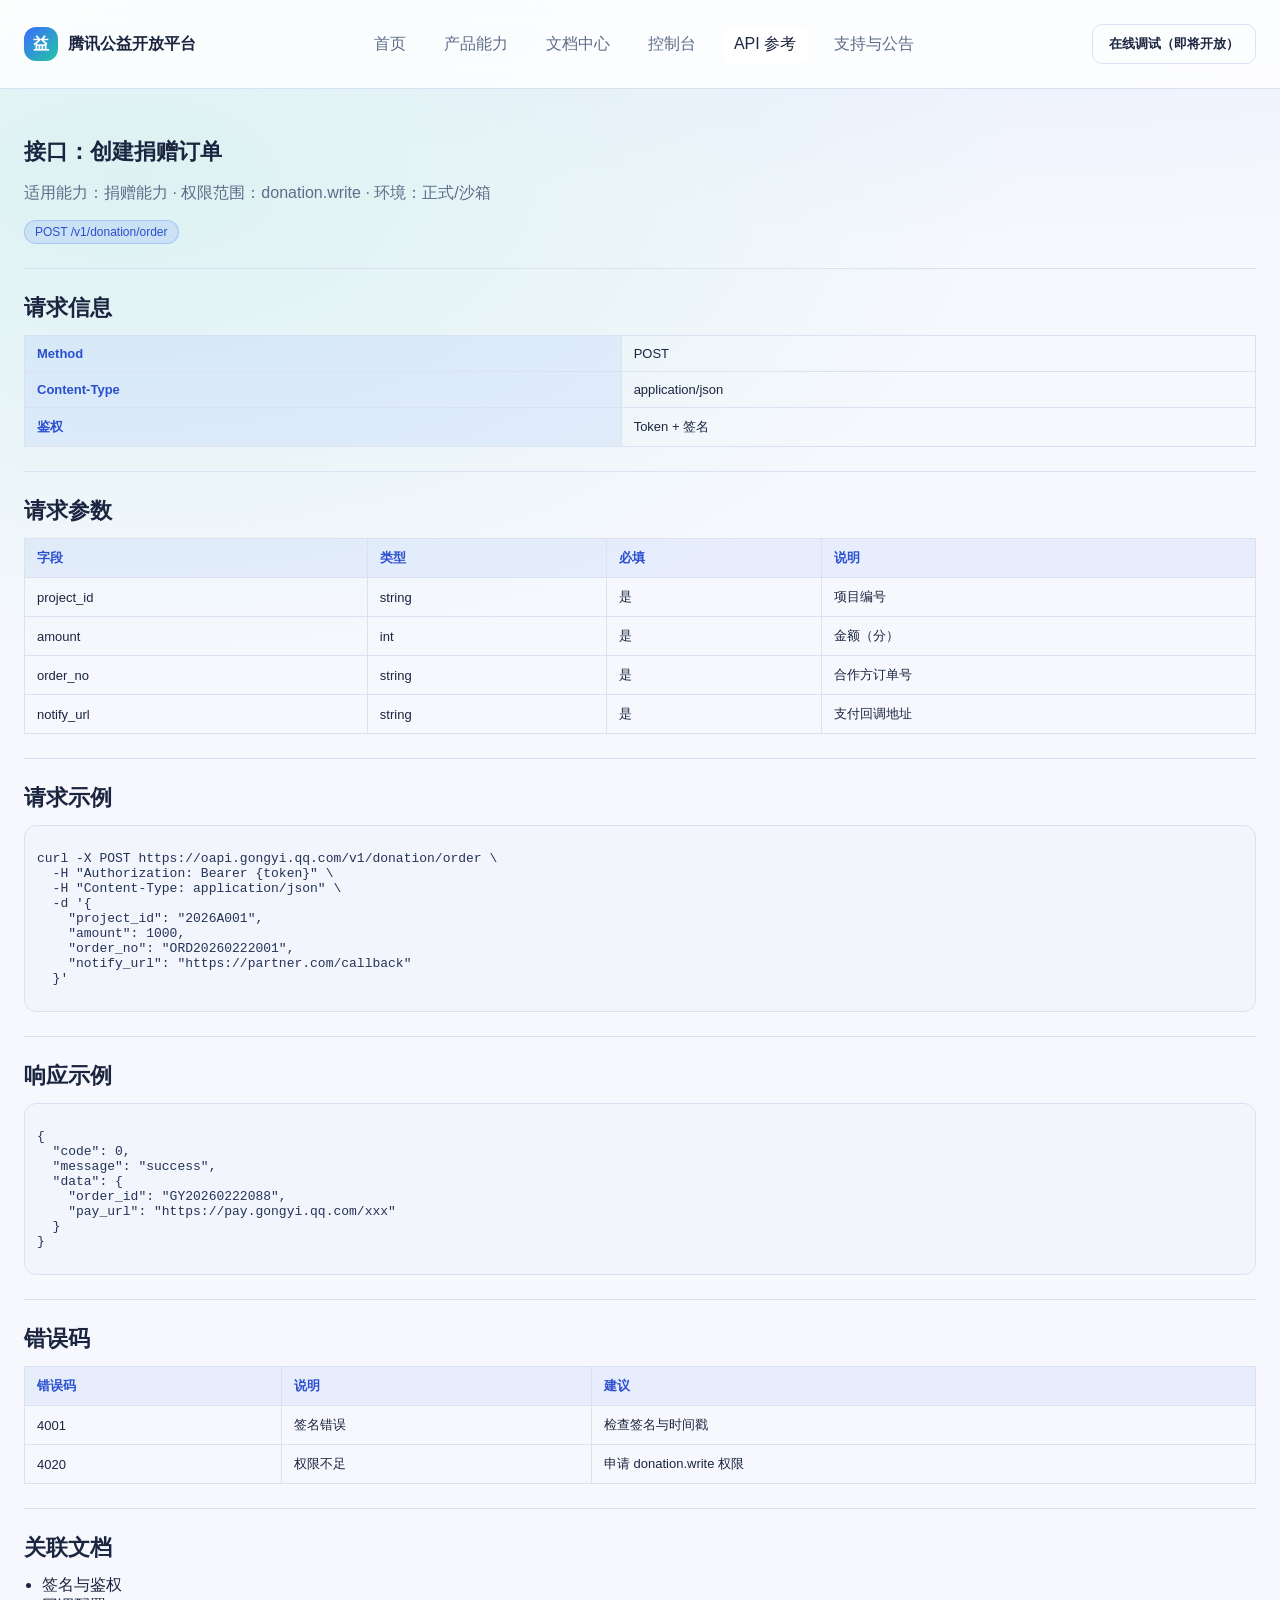
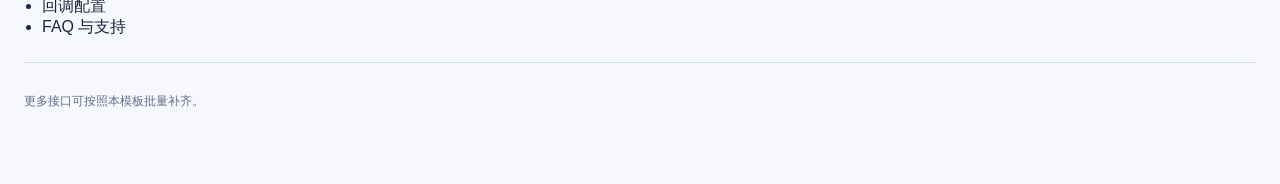
==== 生成的html/api.html @ c493babe "Add open platform demo html" ====
<!DOCTYPE html>
<html lang="zh-CN">
<head>
  <meta charset="UTF-8" />
  <meta name="viewport" content="width=device-width, initial-scale=1" />
  <title>API 参考 · 腾讯公益开放平台</title>
  <link rel="stylesheet" href="./open_platform.css" />
</head>
<body data-page="api">
  <header>
    <div class="container header-inner">
      <div class="logo">
        <div class="logo-badge">益</div>
        腾讯公益开放平台
      </div>
      <nav class="nav">
        <a data-page="home" href="./index.html">首页</a>
        <a data-page="capabilities" href="./capabilities.html">产品能力</a>
        <a data-page="docs" href="./docs.html">文档中心</a>
        <a data-page="console" href="./console.html">控制台</a>
        <a data-page="api" href="./api.html">API 参考</a>
        <a data-page="support" href="./support.html">支持与公告</a>
      </nav>
      <button class="btn secondary">在线调试（即将开放）</button>
    </div>
  </header>

  <main class="container">
    <section class="section">
      <h2>接口：创建捐赠订单</h2>
      <p class="muted">适用能力：捐赠能力 · 权限范围：donation.write · 环境：正式/沙箱</p>
      <div class="badge">POST /v1/donation/order</div>
    </section>

    <section class="section">
      <h2>请求信息</h2>
      <table class="table">
        <tbody>
          <tr><th>Method</th><td>POST</td></tr>
          <tr><th>Content-Type</th><td>application/json</td></tr>
          <tr><th>鉴权</th><td>Token + 签名</td></tr>
        </tbody>
      </table>
    </section>

    <section class="section">
      <h2>请求参数</h2>
      <table class="table">
        <thead>
          <tr><th>字段</th><th>类型</th><th>必填</th><th>说明</th></tr>
        </thead>
        <tbody>
          <tr><td>project_id</td><td>string</td><td>是</td><td>项目编号</td></tr>
          <tr><td>amount</td><td>int</td><td>是</td><td>金额（分）</td></tr>
          <tr><td>order_no</td><td>string</td><td>是</td><td>合作方订单号</td></tr>
          <tr><td>notify_url</td><td>string</td><td>是</td><td>支付回调地址</td></tr>
        </tbody>
      </table>
    </section>

    <section class="section">
      <h2>请求示例</h2>
      <div class="code">
<pre><code>curl -X POST https://oapi.gongyi.qq.com/v1/donation/order \
  -H "Authorization: Bearer {token}" \
  -H "Content-Type: application/json" \
  -d '{
    "project_id": "2026A001",
    "amount": 1000,
    "order_no": "ORD20260222001",
    "notify_url": "https://partner.com/callback"
  }'</code></pre>
      </div>
    </section>

    <section class="section">
      <h2>响应示例</h2>
      <div class="code">
<pre><code>{
  "code": 0,
  "message": "success",
  "data": {
    "order_id": "GY20260222088",
    "pay_url": "https://pay.gongyi.qq.com/xxx"
  }
}</code></pre>
      </div>
    </section>

    <section class="section">
      <h2>错误码</h2>
      <table class="table">
        <thead>
          <tr><th>错误码</th><th>说明</th><th>建议</th></tr>
        </thead>
        <tbody>
          <tr><td>4001</td><td>签名错误</td><td>检查签名与时间戳</td></tr>
          <tr><td>4020</td><td>权限不足</td><td>申请 donation.write 权限</td></tr>
        </tbody>
      </table>
    </section>

    <section class="section">
      <h2>关联文档</h2>
      <ul class="list">
        <li><a href="./docs.html#auth">签名与鉴权</a></li>
        <li><a href="./docs.html#callback">回调配置</a></li>
        <li><a href="./support.html">FAQ 与支持</a></li>
      </ul>
    </section>

    <footer>
      更多接口可按照本模板批量补齐。
    </footer>
  </main>
  <script src="./open_platform.js"></script>
</body>
</html>
---- 生成的html/open_platform.css ----
:root {
  --bg: #f6f8fd;
  --panel: #ffffff;
  --panel-soft: #f1f4fb;
  --text: #1b2540;
  --muted: #5f6c8a;
  --brand: #3b6cff;
  --brand-2: #23c6a4;
  --warning: #ff9f1a;
  --border: #d9e1f2;
  --shadow: 0 12px 30px rgba(36, 56, 99, 0.12);
}
* { box-sizing: border-box; }
body {
  margin: 0;
  font-family: "Inter", "PingFang SC", "Microsoft YaHei", sans-serif;
  background: radial-gradient(1200px 600px at 80% -20%, rgba(59, 108, 255, 0.14), transparent),
              radial-gradient(900px 500px at 10% 10%, rgba(35, 198, 164, 0.12), transparent),
              var(--bg);
  color: var(--text);
}
a { color: inherit; text-decoration: none; }
.container { max-width: 1280px; margin: 0 auto; padding: 24px; }
header {
  position: sticky; top: 0; z-index: 100;
  backdrop-filter: blur(12px);
  background: rgba(255, 255, 255, 0.82);
  border-bottom: 1px solid var(--border);
}
.header-inner { display: flex; align-items: center; justify-content: space-between; gap: 16px; }
.logo { display: flex; align-items: center; gap: 10px; font-weight: 700; }
.logo-badge {
  width: 34px; height: 34px; border-radius: 12px;
  background: linear-gradient(135deg, var(--brand), var(--brand-2));
  display: grid; place-items: center; color: #ffffff; font-weight: 800;
}
.nav { display: flex; align-items: center; gap: 14px; flex-wrap: wrap; }
.nav a {
  padding: 8px 12px; border-radius: 10px; color: var(--muted);
  transition: all 0.2s ease;
}
.nav a.active, .nav a:hover { background: var(--panel); color: var(--text); }
.btn {
  padding: 10px 16px; border-radius: 10px; border: 1px solid transparent;
  background: linear-gradient(135deg, var(--brand), #6f8dff);
  color: #ffffff; font-weight: 600; cursor: pointer;
}
.btn.secondary { background: transparent; border: 1px solid var(--border); color: var(--text); }
.hero { display: grid; grid-template-columns: 1.2fr 0.8fr; gap: 24px; align-items: center; padding: 32px 0 12px; }
.hero-card { background: var(--panel); border: 1px solid var(--border); border-radius: 16px; padding: 20px; box-shadow: var(--shadow); }
.hero h1 { font-size: 32px; margin: 12px 0; line-height: 1.2; }
.subtitle { color: var(--muted); line-height: 1.6; }
.grid { display: grid; gap: 18px; }
.grid-2 { grid-template-columns: repeat(2, minmax(0, 1fr)); }
.grid-3 { grid-template-columns: repeat(3, minmax(0, 1fr)); }
.card { background: var(--panel); border: 1px solid var(--border); border-radius: 16px; padding: 18px; box-shadow: var(--shadow); }
.card h3 { margin: 8px 0 10px; font-size: 18px; }
.badge { display: inline-flex; align-items: center; gap: 6px; padding: 4px 10px; border-radius: 999px; background: rgba(59, 108, 255, 0.12); border: 1px solid rgba(59, 108, 255, 0.25); font-size: 12px; color: #2b4fcf; }
.tag { display: inline-flex; align-items: center; padding: 2px 8px; border-radius: 999px; font-size: 12px; background: rgba(255, 159, 26, 0.12); color: #a95f00; border: 1px solid rgba(255, 159, 26, 0.35); }
.section { padding: 24px 0; border-bottom: 1px solid var(--border); }
.section h2 { margin: 0 0 12px; font-size: 22px; }
.muted { color: var(--muted); }
.list { margin: 0; padding-left: 18px; }
.kpi { display: flex; align-items: center; gap: 10px; font-size: 14px; color: var(--muted); }
.table { width: 100%; border-collapse: collapse; font-size: 13px; margin-top: 10px; }
.table th, .table td { border: 1px solid var(--border); padding: 10px 12px; text-align: left; }
.table th { background: rgba(59, 108, 255, 0.08); color: #2b4fcf; }
.code { background: #f2f5fc; border: 1px solid var(--border); border-radius: 12px; padding: 12px; color: #243357; overflow-x: auto; font-size: 13px; }
.layout { display: grid; grid-template-columns: 260px 1fr; gap: 20px; }
.sidebar { background: rgba(255, 255, 255, 0.88); border: 1px solid var(--border); border-radius: 14px; padding: 14px; height: fit-content; position: sticky; top: 92px; }
.sidebar h4 { margin: 0 0 8px; font-size: 14px; color: #2b4fcf; }
.sidebar a { display: block; padding: 6px 0; color: var(--muted); font-size: 13px; }
.sidebar a:hover { color: var(--text); }
.input { background: var(--panel-soft); border: 1px solid var(--border); border-radius: 10px; padding: 10px 12px; color: var(--text); width: 100%; }
.faq-item { border: 1px solid var(--border); border-radius: 12px; margin-bottom: 12px; background: var(--panel); }
.faq-item button { width: 100%; background: transparent; border: none; color: var(--text); text-align: left; padding: 14px; font-weight: 600; cursor: pointer; }
.faq-item .answer { padding: 0 14px 14px; color: var(--muted); display: none; }
.faq-item.open .answer { display: block; }
footer { color: var(--muted); font-size: 12px; padding: 30px 0 50px; }
@media (max-width: 1100px) {
  .hero { grid-template-columns: 1fr; }
  .grid-2, .grid-3 { grid-template-columns: 1fr; }
  .layout { grid-template-columns: 1fr; }
  .sidebar { position: relative; top: 0; }
}
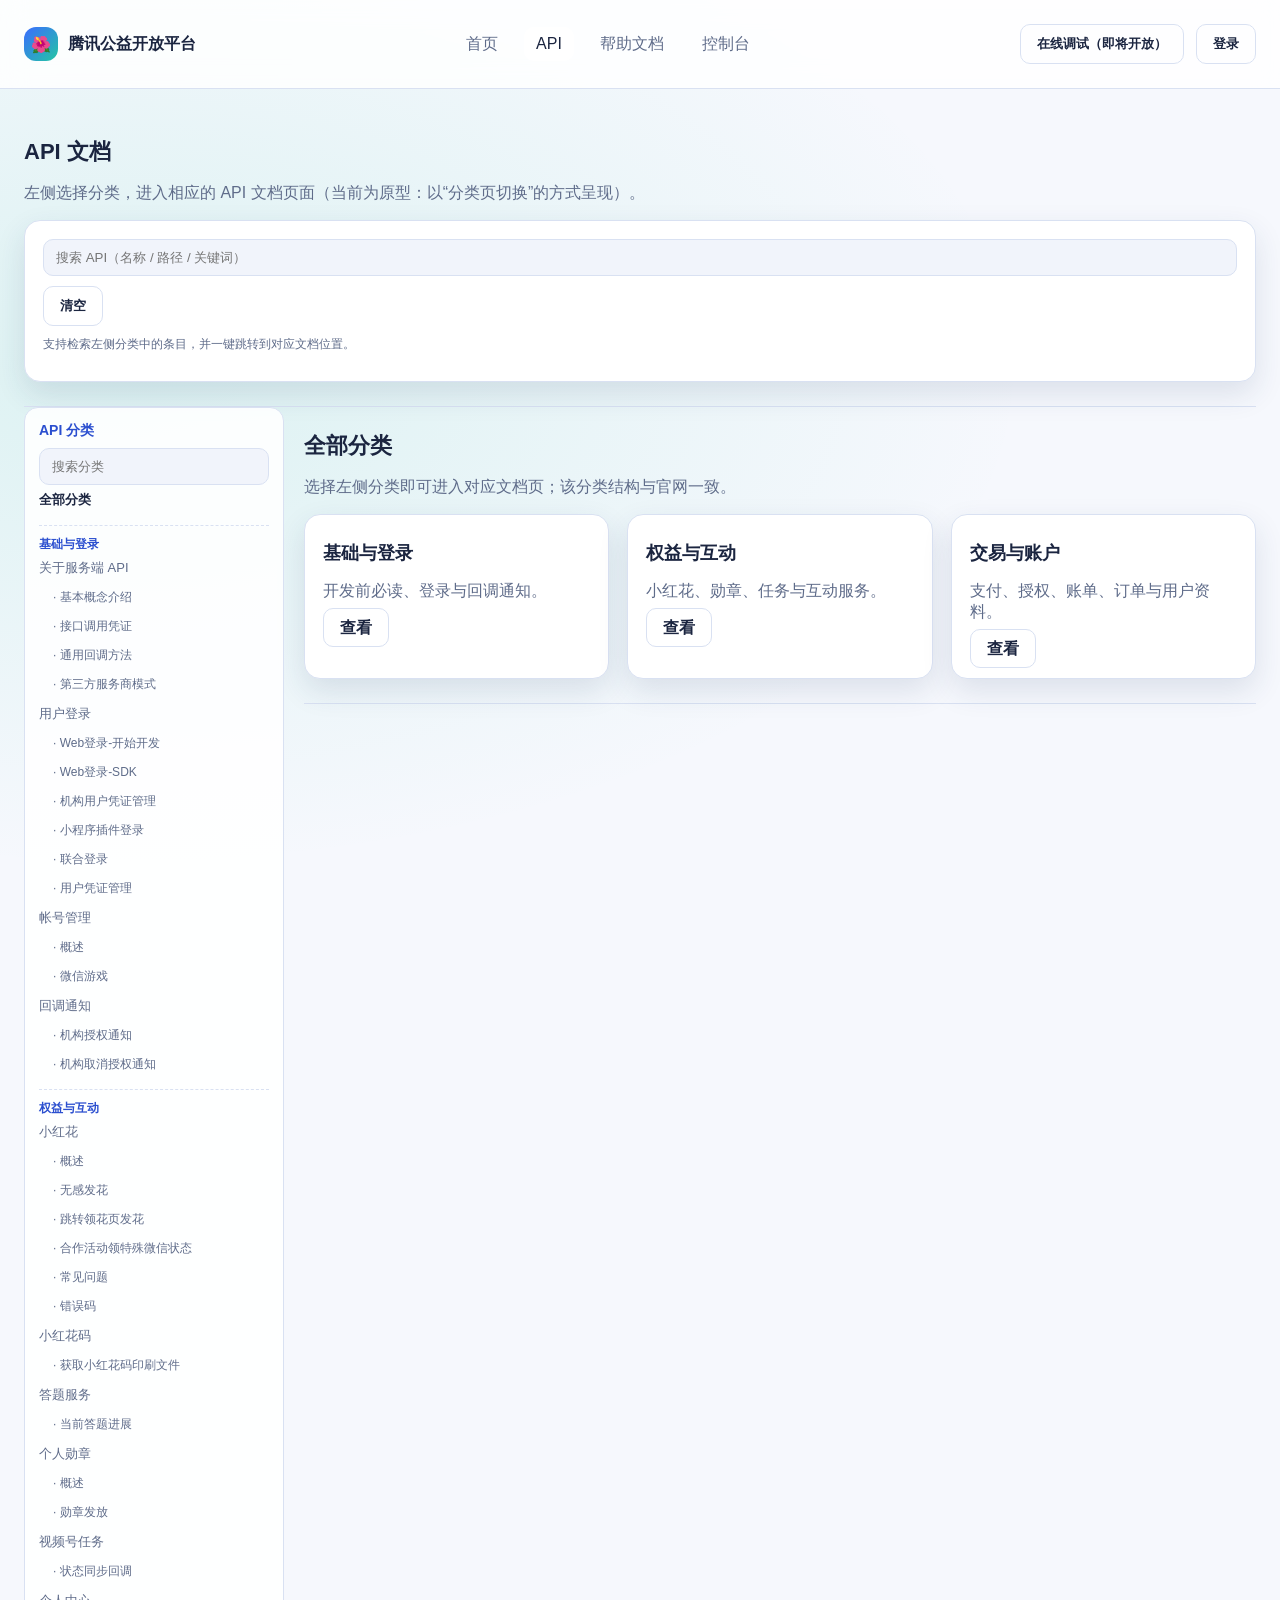
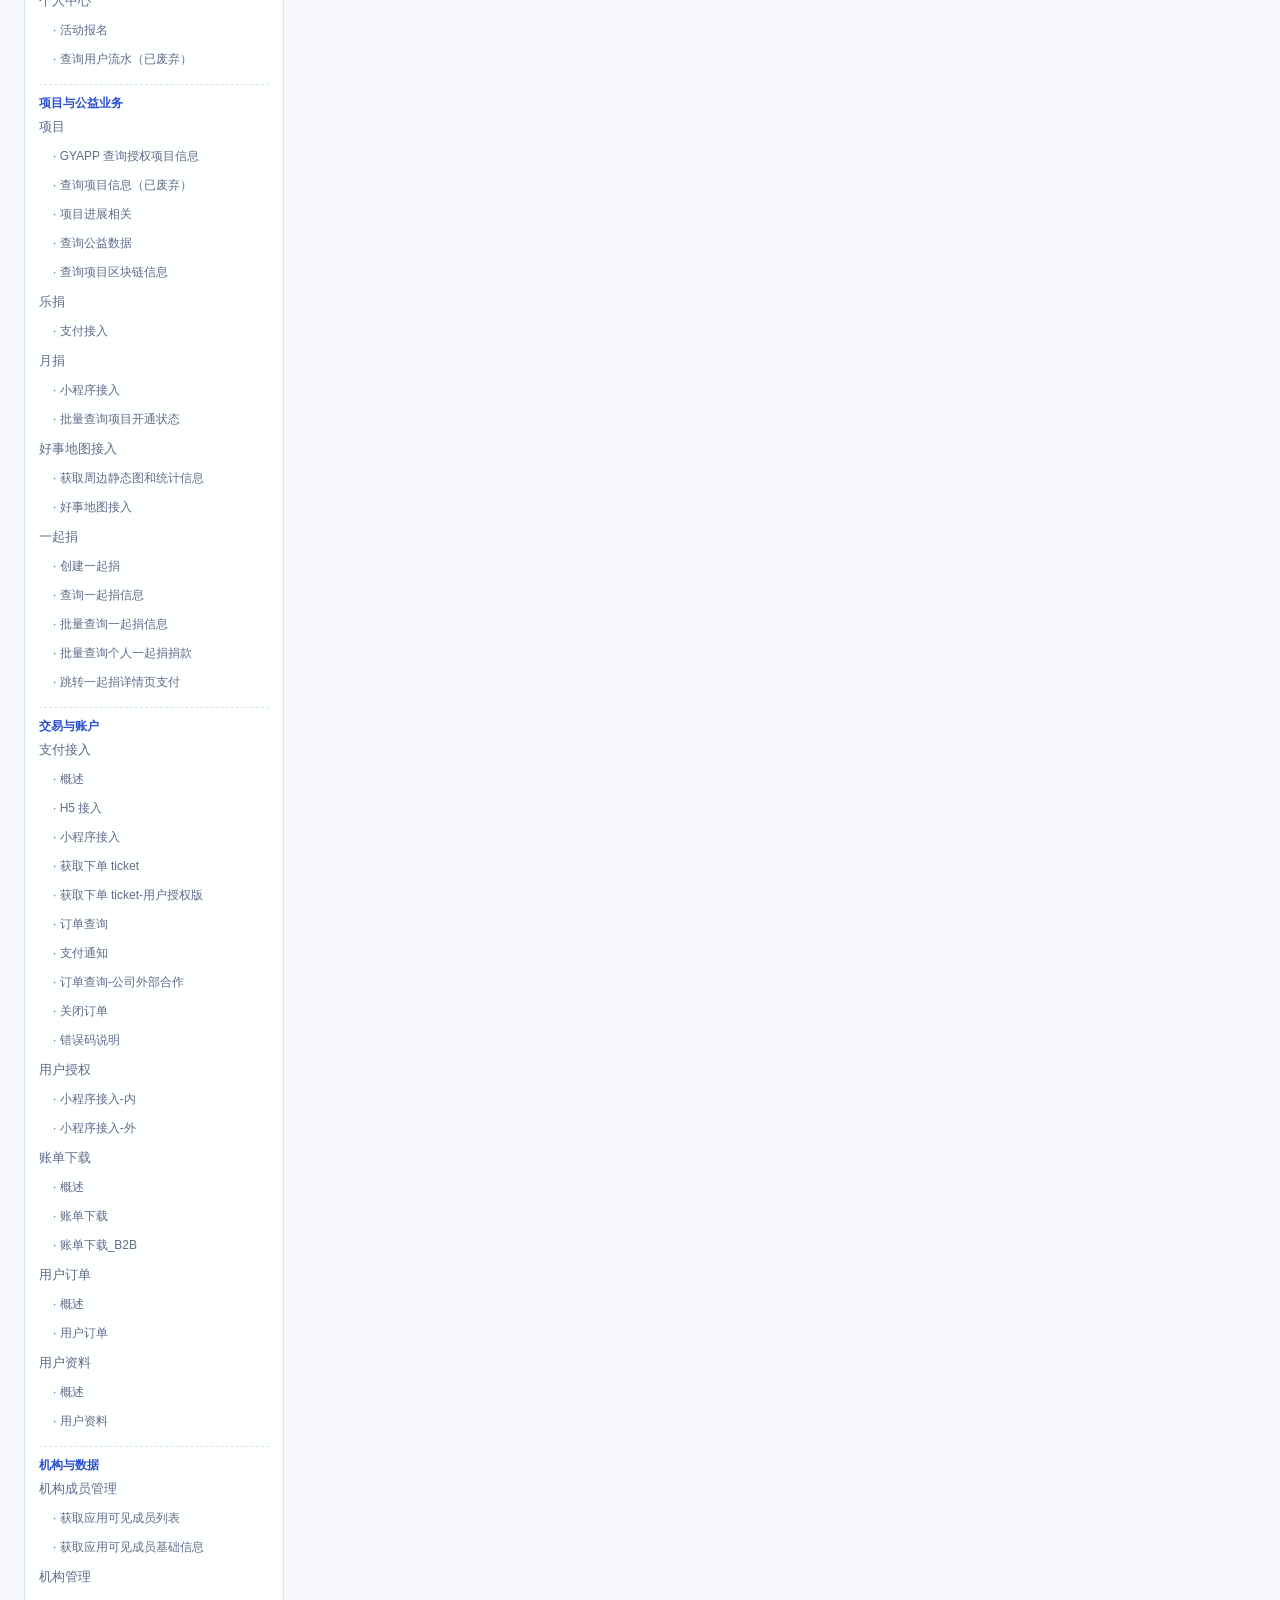
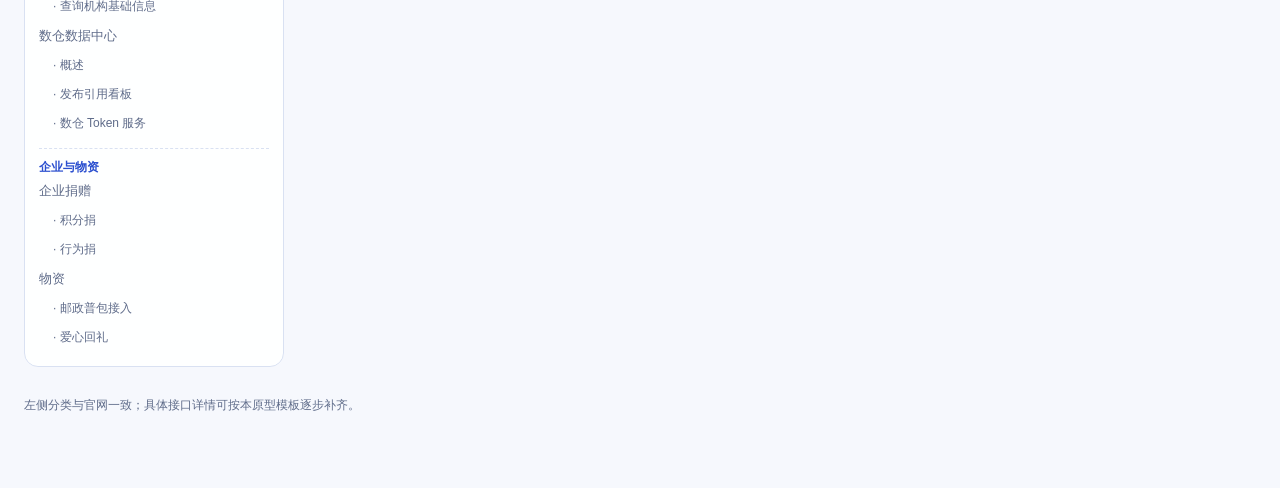
==== commit 2d71e17a: "update generated html" ====
--- a/生成的html/api.html
+++ b/生成的html/api.html
@@ -10,57 +10,406 @@
   <header>
     <div class="container header-inner">
       <div class="logo">
-        <div class="logo-badge">益</div>
+        <div class="logo-badge">🌺</div>
         腾讯公益开放平台
       </div>
       <nav class="nav">
         <a data-page="home" href="./index.html">首页</a>
-        <a data-page="capabilities" href="./capabilities.html">产品能力</a>
-        <a data-page="docs" href="./docs.html">文档中心</a>
+        <a data-page="api" href="./api.html">API</a>
+        <a data-page="docs" href="./docs.html">帮助文档</a>
         <a data-page="console" href="./console.html">控制台</a>
-        <a data-page="api" href="./api.html">API 参考</a>
-        <a data-page="support" href="./support.html">支持与公告</a>
+        <a data-page="admin" href="./admin.html" data-admin-only>管理中心</a>
       </nav>
-      <button class="btn secondary">在线调试（即将开放）</button>
+      <div class="header-actions">
+        <button class="btn secondary" type="button">在线调试（即将开放）</button>
+        <div class="account">
+          <button class="btn secondary" type="button" data-account-login>登录</button>
+          <a class="avatar" href="./account.html" data-account-avatar title="账号管理">
+            <span class="avatar-circle">👤</span>
+          </a>
+        </div>
+      </div>
     </div>
   </header>
 
   <main class="container">
     <section class="section">
-      <h2>接口：创建捐赠订单</h2>
-      <p class="muted">适用能力：捐赠能力 · 权限范围：donation.write · 环境：正式/沙箱</p>
-      <div class="badge">POST /v1/donation/order</div>
+      <h2>API 文档</h2>
+      <p class="muted">左侧选择分类，进入相应的 API 文档页面（当前为原型：以“分类页切换”的方式呈现）。</p>
+
+      <div class="card" style="margin-top: 12px;">
+        <div style="display:flex; gap:10px; flex-wrap:wrap; align-items:center;">
+          <input class="input" placeholder="搜索 API（名称 / 路径 / 关键词）" data-api-search />
+          <button class="btn secondary" type="button" data-api-search-clear>清空</button>
+        </div>
+        <div class="muted" style="margin-top: 10px; font-size: 12px;">支持检索左侧分类中的条目，并一键跳转到对应文档位置。</div>
+        <div class="search-results" data-api-search-results style="margin-top: 10px;"></div>
+      </div>
     </section>
 
-    <section class="section">
-      <h2>请求信息</h2>
-      <table class="table">
-        <tbody>
-          <tr><th>Method</th><td>POST</td></tr>
-          <tr><th>Content-Type</th><td>application/json</td></tr>
-          <tr><th>鉴权</th><td>Token + 签名</td></tr>
-        </tbody>
-      </table>
-    </section>
-
-    <section class="section">
-      <h2>请求参数</h2>
-      <table class="table">
-        <thead>
-          <tr><th>字段</th><th>类型</th><th>必填</th><th>说明</th></tr>
-        </thead>
-        <tbody>
-          <tr><td>project_id</td><td>string</td><td>是</td><td>项目编号</td></tr>
-          <tr><td>amount</td><td>int</td><td>是</td><td>金额（分）</td></tr>
-          <tr><td>order_no</td><td>string</td><td>是</td><td>合作方订单号</td></tr>
-          <tr><td>notify_url</td><td>string</td><td>是</td><td>支付回调地址</td></tr>
-        </tbody>
-      </table>
-    </section>
-
-    <section class="section">
-      <h2>请求示例</h2>
-      <div class="code">
+    <div class="layout">
+      <aside class="sidebar" data-api-nav>
+        <h4>API 分类</h4>
+        <input class="input" placeholder="搜索分类" data-api-filter />
+
+        <a href="#api-all" data-api-link>全部分类</a>
+
+        <div class="sidebar-group">
+          <div class="sidebar-group-title">基础与登录</div>
+          <a href="#api-about" data-api-link>关于服务端 API</a>
+          <a class="sub-link" href="#api-about-concept" data-api-link>· 基本概念介绍</a>
+          <a class="sub-link" href="#api-about-credential" data-api-link>· 接口调用凭证</a>
+          <a class="sub-link" href="#api-about-callback" data-api-link>· 通用回调方法</a>
+          <a class="sub-link" href="#api-about-service" data-api-link>· 第三方服务商模式</a>
+
+          <a href="#api-login" data-api-link>用户登录</a>
+          <a class="sub-link" href="#api-login-web-start" data-api-link>· Web登录-开始开发</a>
+          <a class="sub-link" href="#api-login-web-sdk" data-api-link>· Web登录-SDK</a>
+          <a class="sub-link" href="#api-login-web-credential" data-api-link>· 机构用户凭证管理</a>
+          <a class="sub-link" href="#api-login-mini" data-api-link>· 小程序插件登录</a>
+          <a class="sub-link" href="#api-login-union" data-api-link>· 联合登录</a>
+          <a class="sub-link" href="#api-login-token" data-api-link>· 用户凭证管理</a>
+
+          <a href="#api-account" data-api-link>帐号管理</a>
+          <a class="sub-link" href="#api-account-overview" data-api-link>· 概述</a>
+          <a class="sub-link" href="#api-account-game" data-api-link>· 微信游戏</a>
+
+          <a href="#api-callback" data-api-link>回调通知</a>
+          <a class="sub-link" href="#api-callback-org-auth" data-api-link>· 机构授权通知</a>
+          <a class="sub-link" href="#api-callback-org-cancel" data-api-link>· 机构取消授权通知</a>
+        </div>
+
+        <div class="sidebar-group">
+          <div class="sidebar-group-title">权益与互动</div>
+          <a href="#api-redflower" data-api-link>小红花</a>
+          <a class="sub-link" href="#api-redflower-overview" data-api-link>· 概述</a>
+          <a class="sub-link" href="#api-redflower-auto" data-api-link>· 无感发花</a>
+          <a class="sub-link" href="#api-redflower-jump" data-api-link>· 跳转领花页发花</a>
+          <a class="sub-link" href="#api-redflower-status" data-api-link>· 合作活动领特殊微信状态</a>
+          <a class="sub-link" href="#api-redflower-faq" data-api-link>· 常见问题</a>
+          <a class="sub-link" href="#api-redflower-error" data-api-link>· 错误码</a>
+
+          <a href="#api-redflower-code" data-api-link>小红花码</a>
+          <a class="sub-link" href="#api-redflower-code-print" data-api-link>· 获取小红花码印刷文件</a>
+
+          <a href="#api-quiz" data-api-link>答题服务</a>
+          <a class="sub-link" href="#api-quiz-progress" data-api-link>· 当前答题进展</a>
+
+          <a href="#api-medal" data-api-link>个人勋章</a>
+          <a class="sub-link" href="#api-medal-overview" data-api-link>· 概述</a>
+          <a class="sub-link" href="#api-medal-grant" data-api-link>· 勋章发放</a>
+
+          <a href="#api-video" data-api-link>视频号任务</a>
+          <a class="sub-link" href="#api-video-callback" data-api-link>· 状态同步回调</a>
+
+          <a href="#api-me" data-api-link>个人中心</a>
+          <a class="sub-link" href="#api-me-activity" data-api-link>· 活动报名</a>
+          <a class="sub-link" href="#api-me-flow" data-api-link>· 查询用户流水（已废弃）</a>
+        </div>
+
+        <div class="sidebar-group">
+          <div class="sidebar-group-title">项目与公益业务</div>
+          <a href="#api-project" data-api-link>项目</a>
+          <a class="sub-link" href="#api-project-gyapp" data-api-link>· GYAPP 查询授权项目信息</a>
+          <a class="sub-link" href="#api-project-deprecated" data-api-link>· 查询项目信息（已废弃）</a>
+          <a class="sub-link" href="#api-project-progress" data-api-link>· 项目进展相关</a>
+          <a class="sub-link" href="#api-project-data" data-api-link>· 查询公益数据</a>
+          <a class="sub-link" href="#api-project-chain" data-api-link>· 查询项目区块链信息</a>
+
+          <a href="#api-lejuan" data-api-link>乐捐</a>
+          <a class="sub-link" href="#api-lejuan-pay" data-api-link>· 支付接入</a>
+
+          <a href="#api-yuejuan" data-api-link>月捐</a>
+          <a class="sub-link" href="#api-yuejuan-mini" data-api-link>· 小程序接入</a>
+          <a class="sub-link" href="#api-yuejuan-batch" data-api-link>· 批量查询项目开通状态</a>
+
+          <a href="#api-goodmap" data-api-link>好事地图接入</a>
+          <a class="sub-link" href="#api-goodmap-static" data-api-link>· 获取周边静态图和统计信息</a>
+          <a class="sub-link" href="#api-goodmap-access" data-api-link>· 好事地图接入</a>
+
+          <a href="#api-together" data-api-link>一起捐</a>
+          <a class="sub-link" href="#api-together-create" data-api-link>· 创建一起捐</a>
+          <a class="sub-link" href="#api-together-query" data-api-link>· 查询一起捐信息</a>
+          <a class="sub-link" href="#api-together-batch" data-api-link>· 批量查询一起捐信息</a>
+          <a class="sub-link" href="#api-together-batch-user" data-api-link>· 批量查询个人一起捐捐款</a>
+          <a class="sub-link" href="#api-together-jump" data-api-link>· 跳转一起捐详情页支付</a>
+        </div>
+
+        <div class="sidebar-group">
+          <div class="sidebar-group-title">交易与账户</div>
+          <a href="#api-pay" data-api-link>支付接入</a>
+          <a class="sub-link" href="#api-pay-overview" data-api-link>· 概述</a>
+          <a class="sub-link" href="#api-pay-h5" data-api-link>· H5 接入</a>
+          <a class="sub-link" href="#api-pay-mini" data-api-link>· 小程序接入</a>
+          <a class="sub-link" href="#api-pay-ticket" data-api-link>· 获取下单 ticket</a>
+          <a class="sub-link" href="#api-pay-ticket-auth" data-api-link>· 获取下单 ticket-用户授权版</a>
+          <a class="sub-link" href="#api-pay-query" data-api-link>· 订单查询</a>
+          <a class="sub-link" href="#api-pay-notify" data-api-link>· 支付通知</a>
+          <a class="sub-link" href="#api-pay-query-ext" data-api-link>· 订单查询-公司外部合作</a>
+          <a class="sub-link" href="#api-pay-close" data-api-link>· 关闭订单</a>
+          <a class="sub-link" href="#api-pay-error" data-api-link>· 错误码说明</a>
+
+          <a href="#api-user-auth" data-api-link>用户授权</a>
+          <a class="sub-link" href="#api-user-auth-mini-in" data-api-link>· 小程序接入-内</a>
+          <a class="sub-link" href="#api-user-auth-mini-out" data-api-link>· 小程序接入-外</a>
+
+          <a href="#api-bill" data-api-link>账单下载</a>
+          <a class="sub-link" href="#api-bill-overview" data-api-link>· 概述</a>
+          <a class="sub-link" href="#api-bill-download" data-api-link>· 账单下载</a>
+          <a class="sub-link" href="#api-bill-download-b2b" data-api-link>· 账单下载_B2B</a>
+
+          <a href="#api-user-order" data-api-link>用户订单</a>
+          <a class="sub-link" href="#api-user-order-overview" data-api-link>· 概述</a>
+          <a class="sub-link" href="#api-user-order-list" data-api-link>· 用户订单</a>
+
+          <a href="#api-user-profile" data-api-link>用户资料</a>
+          <a class="sub-link" href="#api-user-profile-overview" data-api-link>· 概述</a>
+          <a class="sub-link" href="#api-user-profile-info" data-api-link>· 用户资料</a>
+        </div>
+
+        <div class="sidebar-group">
+          <div class="sidebar-group-title">机构与数据</div>
+          <a href="#api-org-member" data-api-link>机构成员管理</a>
+          <a class="sub-link" href="#api-org-member-list" data-api-link>· 获取应用可见成员列表</a>
+          <a class="sub-link" href="#api-org-member-info" data-api-link>· 获取应用可见成员基础信息</a>
+
+          <a href="#api-org" data-api-link>机构管理</a>
+          <a class="sub-link" href="#api-org-base" data-api-link>· 查询机构基础信息</a>
+
+          <a href="#api-dw" data-api-link>数仓数据中心</a>
+          <a class="sub-link" href="#api-dw-overview" data-api-link>· 概述</a>
+          <a class="sub-link" href="#api-dw-dashboard" data-api-link>· 发布引用看板</a>
+          <a class="sub-link" href="#api-dw-token" data-api-link>· 数仓 Token 服务</a>
+        </div>
+
+        <div class="sidebar-group">
+          <div class="sidebar-group-title">企业与物资</div>
+          <a href="#api-enterprise" data-api-link>企业捐赠</a>
+          <a class="sub-link" href="#api-enterprise-point" data-api-link>· 积分捐</a>
+          <a class="sub-link" href="#api-enterprise-behavior" data-api-link>· 行为捐</a>
+
+          <a href="#api-material" data-api-link>物资</a>
+          <a class="sub-link" href="#api-material-post" data-api-link>· 邮政普包接入</a>
+          <a class="sub-link" href="#api-material-reward" data-api-link>· 爱心回礼</a>
+        </div>
+      </aside>
+
+      <div>
+        <div class="api-doc is-active" id="api-all" data-api-doc="all">
+          <section class="section">
+            <h2>全部分类</h2>
+            <p class="muted">选择左侧分类即可进入对应文档页；该分类结构与官网一致。</p>
+            <div class="grid grid-3" style="margin-top: 12px;">
+              <div class="card"><h3>基础与登录</h3><p class="muted">开发前必读、登录与回调通知。</p><a class="btn secondary" href="#api-about">查看</a></div>
+              <div class="card"><h3>权益与互动</h3><p class="muted">小红花、勋章、任务与互动服务。</p><a class="btn secondary" href="#api-redflower">查看</a></div>
+              <div class="card"><h3>交易与账户</h3><p class="muted">支付、授权、账单、订单与用户资料。</p><a class="btn secondary" href="#api-pay">查看</a></div>
+            </div>
+          </section>
+        </div>
+
+        <div class="api-doc" id="api-about" data-api-doc="about">
+          <section class="section">
+            <h2>关于服务端 API</h2>
+            <p class="muted">开发前必读：基本概念介绍 / 接口调用凭证 / 通用回调方法 / 第三方服务商模式。</p>
+            <ul class="list">
+              <li id="api-about-concept">基本概念介绍</li>
+              <li id="api-about-credential">接口调用凭证</li>
+              <li id="api-about-callback">通用回调方法</li>
+              <li id="api-about-service">第三方服务商模式</li>
+            </ul>
+          </section>
+        </div>
+
+        <div class="api-doc" id="api-login" data-api-doc="login">
+          <section class="section">
+            <h2>用户登录</h2>
+            <p class="muted">包含 Web 登录、小程序插件登录、联合登录与用户凭证管理。</p>
+            <ul class="list">
+              <li id="api-login-web-start">Web登录：开始开发</li>
+              <li id="api-login-web-sdk">Web登录：web端登录sdk</li>
+              <li id="api-login-web-credential">Web登录：机构用户凭证管理</li>
+              <li id="api-login-mini">小程序插件登录：小程序登录</li>
+              <li id="api-login-union">联合登录：公司内部合作</li>
+              <li id="api-login-token">用户凭证管理</li>
+            </ul>
+          </section>
+        </div>
+
+        <div class="api-doc" id="api-account" data-api-doc="account">
+          <section class="section">
+            <h2>帐号管理</h2>
+            <ul class="list">
+              <li id="api-account-overview">概述</li>
+              <li id="api-account-game">微信游戏</li>
+            </ul>
+          </section>
+        </div>
+
+        <div class="api-doc" id="api-callback" data-api-doc="callback">
+          <section class="section">
+            <h2>回调通知</h2>
+            <ul class="list">
+              <li id="api-callback-org-auth">机构授权通知</li>
+              <li id="api-callback-org-cancel">机构取消授权通知</li>
+            </ul>
+          </section>
+        </div>
+
+        <div class="api-doc" id="api-redflower" data-api-doc="redflower">
+          <section class="section">
+            <h2>小红花</h2>
+            <ul class="list">
+              <li id="api-redflower-overview">概述</li>
+              <li id="api-redflower-auto">无感发花</li>
+              <li id="api-redflower-jump">跳转领花页发花</li>
+              <li id="api-redflower-status">合作活动领特殊微信状态</li>
+              <li id="api-redflower-faq">常见问题</li>
+              <li id="api-redflower-error">错误码</li>
+            </ul>
+          </section>
+
+          <section class="section" id="badge-api">
+            <h2>接口示例：发放小红花</h2>
+            <p class="muted">示例接口结构与参数说明待补齐（与支付接入示例模板一致）。</p>
+            <div class="badge">POST /v1/badge/grant</div>
+          </section>
+        </div>
+
+        <div class="api-doc" id="api-redflower-code" data-api-doc="redflower-code">
+          <section class="section">
+            <h2>小红花码</h2>
+            <ul class="list">
+              <li id="api-redflower-code-print">获取小红花码印刷文件</li>
+            </ul>
+          </section>
+        </div>
+
+        <div class="api-doc" id="api-quiz" data-api-doc="quiz">
+          <section class="section">
+            <h2>答题服务</h2>
+            <ul class="list">
+              <li id="api-quiz-progress">当前答题进展</li>
+            </ul>
+          </section>
+        </div>
+
+        <div class="api-doc" id="api-medal" data-api-doc="medal">
+          <section class="section">
+            <h2>个人勋章</h2>
+            <ul class="list">
+              <li id="api-medal-overview">概述</li>
+              <li id="api-medal-grant">勋章发放</li>
+            </ul>
+          </section>
+        </div>
+
+        <div class="api-doc" id="api-project" data-api-doc="project">
+          <section class="section">
+            <h2>项目</h2>
+            <ul class="list">
+              <li id="api-project-gyapp">GYAPP查询授权项目信息</li>
+              <li id="api-project-deprecated">【已废弃】查询项目信息</li>
+              <li id="api-project-progress">项目进展相关</li>
+              <li id="api-project-data">查询公益数据</li>
+              <li id="api-project-chain">查询项目区块链信息</li>
+            </ul>
+          </section>
+        </div>
+
+        <div class="api-doc" id="api-lejuan" data-api-doc="lejuan">
+          <section class="section">
+            <h2>乐捐</h2>
+            <ul class="list">
+              <li id="api-lejuan-pay">支付接入</li>
+            </ul>
+          </section>
+        </div>
+
+        <div class="api-doc" id="api-yuejuan" data-api-doc="yuejuan">
+          <section class="section">
+            <h2>月捐</h2>
+            <ul class="list">
+              <li id="api-yuejuan-mini">小程序接入</li>
+              <li id="api-yuejuan-batch">批量查询项目开通状态</li>
+            </ul>
+          </section>
+        </div>
+
+        <div class="api-doc" id="api-goodmap" data-api-doc="goodmap">
+          <section class="section">
+            <h2>好事地图接入</h2>
+            <ul class="list">
+              <li id="api-goodmap-static">获取周边静态图和统计信息</li>
+              <li id="api-goodmap-access">好事地图接入</li>
+            </ul>
+          </section>
+        </div>
+
+        <div class="api-doc" id="api-together" data-api-doc="together">
+          <section class="section">
+            <h2>一起捐</h2>
+            <ul class="list">
+              <li id="api-together-create">创建一起捐</li>
+              <li id="api-together-query">查询一起捐信息</li>
+              <li id="api-together-batch">批量查询一起捐信息</li>
+              <li id="api-together-batch-user">批量查询个人一起捐捐款</li>
+              <li id="api-together-jump">跳转一起捐详情页支付</li>
+            </ul>
+          </section>
+        </div>
+
+        <div class="api-doc" id="api-pay" data-api-doc="pay">
+          <section class="section">
+            <h2>支付接入</h2>
+            <ul class="list">
+              <li id="api-pay-overview">概述</li>
+              <li id="api-pay-h5">H5接入</li>
+              <li id="api-pay-mini">小程序接入</li>
+              <li id="api-pay-ticket">获取下单ticket</li>
+              <li id="api-pay-ticket-auth">获取下单ticket-用户授权版</li>
+              <li id="api-pay-query">订单查询</li>
+              <li id="api-pay-notify">支付通知</li>
+              <li id="api-pay-query-ext">订单查询-公司外部合作</li>
+              <li id="api-pay-close">关闭订单</li>
+              <li id="api-pay-error">错误码说明</li>
+            </ul>
+          </section>
+
+          <section class="section" id="donation-api">
+            <h2>接口示例：创建捐赠订单</h2>
+            <p class="muted">适用能力：捐赠能力 · 权限范围：donation.write · 环境：正式/沙箱</p>
+            <div class="badge">POST /v1/donation/order</div>
+          </section>
+
+          <section class="section">
+            <h2>请求信息</h2>
+            <table class="table">
+              <tbody>
+                <tr><th>Method</th><td>POST</td></tr>
+                <tr><th>Content-Type</th><td>application/json</td></tr>
+                <tr><th>鉴权</th><td>Token + 签名</td></tr>
+              </tbody>
+            </table>
+          </section>
+
+          <section class="section">
+            <h2>请求参数</h2>
+            <table class="table">
+              <thead>
+                <tr><th>字段</th><th>类型</th><th>必填</th><th>说明</th></tr>
+              </thead>
+              <tbody>
+                <tr><td>project_id</td><td>string</td><td>是</td><td>项目编号</td></tr>
+                <tr><td>amount</td><td>int</td><td>是</td><td>金额（分）</td></tr>
+                <tr><td>order_no</td><td>string</td><td>是</td><td>合作方订单号</td></tr>
+                <tr><td>notify_url</td><td>string</td><td>是</td><td>支付回调地址</td></tr>
+              </tbody>
+            </table>
+          </section>
+
+          <section class="section">
+            <h2>请求示例</h2>
+            <div class="code">
 <pre><code>curl -X POST https://oapi.gongyi.qq.com/v1/donation/order \
   -H "Authorization: Bearer {token}" \
   -H "Content-Type: application/json" \
@@ -70,12 +419,12 @@
     "order_no": "ORD20260222001",
     "notify_url": "https://partner.com/callback"
   }'</code></pre>
-      </div>
-    </section>
-
-    <section class="section">
-      <h2>响应示例</h2>
-      <div class="code">
+            </div>
+          </section>
+
+          <section class="section">
+            <h2>响应示例</h2>
+            <div class="code">
 <pre><code>{
   "code": 0,
   "message": "success",
@@ -84,33 +433,159 @@
     "pay_url": "https://pay.gongyi.qq.com/xxx"
   }
 }</code></pre>
+            </div>
+          </section>
+
+          <section class="section">
+            <h2>错误码</h2>
+            <table class="table">
+              <thead>
+                <tr><th>错误码</th><th>说明</th><th>建议</th></tr>
+              </thead>
+              <tbody>
+                <tr><td>4001</td><td>签名错误</td><td>检查签名与时间戳</td></tr>
+                <tr><td>4020</td><td>权限不足</td><td>申请 donation.write 权限</td></tr>
+              </tbody>
+            </table>
+          </section>
+
+          <section class="section">
+            <h2>关联文档</h2>
+            <ul class="list">
+              <li><a href="./docs.html#auth">签名与鉴权</a></li>
+              <li><a href="./docs.html#callback">回调配置</a></li>
+              <li><a href="./docs.html#faq">FAQ 与支持</a></li>
+            </ul>
+          </section>
+        </div>
+
+        <div class="api-doc" id="api-user-auth" data-api-doc="user-auth">
+          <section class="section">
+            <h2>用户授权</h2>
+            <ul class="list">
+              <li id="api-user-auth-mini-in">小程序接入-内</li>
+              <li id="api-user-auth-mini-out">小程序接入-外</li>
+            </ul>
+          </section>
+        </div>
+
+        <div class="api-doc" id="api-bill" data-api-doc="bill">
+          <section class="section">
+            <h2>账单下载</h2>
+            <ul class="list">
+              <li id="api-bill-overview">概述</li>
+              <li id="api-bill-download">账单下载</li>
+              <li id="api-bill-download-b2b">账单下载_B2B</li>
+            </ul>
+
+            <section class="section" id="data-api">
+              <h2>接口示例：下载账单</h2>
+              <p class="muted">示例接口结构与参数说明待补齐（与支付接入示例模板一致）。</p>
+              <div class="badge">GET /v1/bill/download</div>
+            </section>
+          </section>
+        </div>
+
+        <div class="api-doc" id="api-user-order" data-api-doc="user-order">
+          <section class="section">
+            <h2>用户订单</h2>
+            <ul class="list">
+              <li id="api-user-order-overview">概述</li>
+              <li id="api-user-order-list">用户订单</li>
+            </ul>
+          </section>
+        </div>
+
+        <div class="api-doc" id="api-user-profile" data-api-doc="user-profile">
+          <section class="section">
+            <h2>用户资料</h2>
+            <ul class="list">
+              <li id="api-user-profile-overview">概述</li>
+              <li id="api-user-profile-info">用户资料</li>
+            </ul>
+          </section>
+        </div>
+
+        <div class="api-doc" id="api-org-member" data-api-doc="org-member">
+          <section class="section">
+            <h2>机构成员管理</h2>
+            <ul class="list">
+              <li id="api-org-member-list">获取应用可见成员列表</li>
+              <li id="api-org-member-info">获取应用可见成员基础信息</li>
+            </ul>
+          </section>
+        </div>
+
+        <div class="api-doc" id="api-org" data-api-doc="org">
+          <section class="section">
+            <h2>机构管理</h2>
+            <ul class="list">
+              <li id="api-org-base">查询机构基础信息</li>
+            </ul>
+
+            <section class="section" id="org-api">
+              <h2>接口示例：机构授权</h2>
+              <p class="muted">示例接口结构与参数说明待补齐（与支付接入示例模板一致）。</p>
+              <div class="badge">POST /v1/org/auth</div>
+            </section>
+          </section>
+        </div>
+
+        <div class="api-doc" id="api-video" data-api-doc="video">
+          <section class="section">
+            <h2>视频号任务</h2>
+            <ul class="list">
+              <li id="api-video-callback">视频号任务状态同步回调</li>
+            </ul>
+          </section>
+        </div>
+
+        <div class="api-doc" id="api-me" data-api-doc="me">
+          <section class="section">
+            <h2>个人中心</h2>
+            <ul class="list">
+              <li id="api-me-activity">活动报名</li>
+              <li id="api-me-flow">查询用户流水--已废弃</li>
+            </ul>
+          </section>
+        </div>
+
+        <div class="api-doc" id="api-dw" data-api-doc="dw">
+          <section class="section">
+            <h2>数仓数据中心</h2>
+            <ul class="list">
+              <li id="api-dw-overview">概述</li>
+              <li id="api-dw-dashboard">发布引用看板</li>
+              <li id="api-dw-token">数仓Token服务</li>
+            </ul>
+          </section>
+        </div>
+
+        <div class="api-doc" id="api-enterprise" data-api-doc="enterprise">
+          <section class="section">
+            <h2>企业捐赠</h2>
+            <ul class="list">
+              <li id="api-enterprise-point">积分捐（当前页面示例）</li>
+              <li id="api-enterprise-behavior">行为捐</li>
+            </ul>
+            <p class="muted" style="margin-top: 10px;">线上对照：<a href="https://open.gongyi.qq.com/docs/server_api/%E4%BC%81%E4%B8%9A%E6%8D%90%E8%B5%A0/%E7%A7%AF%E5%88%86%E6%8D%90.html" target="_blank" rel="noopener">积分捐</a></p>
+          </section>
+        </div>
+
+        <div class="api-doc" id="api-material" data-api-doc="material">
+          <section class="section">
+            <h2>物资</h2>
+            <ul class="list">
+              <li id="api-material-post">邮政普包接入</li>
+              <li id="api-material-reward">爱心回礼：邮政回礼发放信息更新</li>
+            </ul>
+          </section>
+        </div>
       </div>
-    </section>
-
-    <section class="section">
-      <h2>错误码</h2>
-      <table class="table">
-        <thead>
-          <tr><th>错误码</th><th>说明</th><th>建议</th></tr>
-        </thead>
-        <tbody>
-          <tr><td>4001</td><td>签名错误</td><td>检查签名与时间戳</td></tr>
-          <tr><td>4020</td><td>权限不足</td><td>申请 donation.write 权限</td></tr>
-        </tbody>
-      </table>
-    </section>
-
-    <section class="section">
-      <h2>关联文档</h2>
-      <ul class="list">
-        <li><a href="./docs.html#auth">签名与鉴权</a></li>
-        <li><a href="./docs.html#callback">回调配置</a></li>
-        <li><a href="./support.html">FAQ 与支持</a></li>
-      </ul>
-    </section>
+    </div>
 
     <footer>
-      更多接口可按照本模板批量补齐。
+      左侧分类与官网一致；具体接口详情可按本原型模板逐步补齐。
     </footer>
   </main>
   <script src="./open_platform.js"></script>
--- a/生成的html/open_platform.css
+++ b/生成的html/open_platform.css
@@ -29,6 +29,10 @@
 }
 .header-inner { display: flex; align-items: center; justify-content: space-between; gap: 16px; }
 .logo { display: flex; align-items: center; gap: 10px; font-weight: 700; }
+.header-actions { display: flex; align-items: center; gap: 12px; }
+.account { display: inline-flex; align-items: center; gap: 8px; }
+.avatar { width: 36px; height: 36px; border-radius: 50%; border: 1px solid var(--border); background: var(--panel-soft); display: inline-flex; align-items: center; justify-content: center; }
+.avatar-circle { font-size: 18px; }
 .logo-badge {
   width: 34px; height: 34px; border-radius: 12px;
   background: linear-gradient(135deg, var(--brand), var(--brand-2));
@@ -53,6 +57,14 @@
 .grid { display: grid; gap: 18px; }
 .grid-2 { grid-template-columns: repeat(2, minmax(0, 1fr)); }
 .grid-3 { grid-template-columns: repeat(3, minmax(0, 1fr)); }
+.step-flow { display: flex; align-items: center; gap: 12px; flex-wrap: wrap; }
+.step-card { flex: 1 1 220px; background: var(--panel); border: 1px solid var(--border); border-radius: 16px; padding: 16px; box-shadow: var(--shadow); }
+.step-card h3 { margin: 8px 0 10px; font-size: 18px; }
+.step-arrow { font-size: 20px; color: var(--muted); text-align: center; }
+@media (max-width: 1100px) {
+  .step-flow { flex-direction: column; align-items: stretch; }
+  .step-arrow { display: none; }
+}
 .card { background: var(--panel); border: 1px solid var(--border); border-radius: 16px; padding: 18px; box-shadow: var(--shadow); }
 .card h3 { margin: 8px 0 10px; font-size: 18px; }
 .badge { display: inline-flex; align-items: center; gap: 6px; padding: 4px 10px; border-radius: 999px; background: rgba(59, 108, 255, 0.12); border: 1px solid rgba(59, 108, 255, 0.25); font-size: 12px; color: #2b4fcf; }
@@ -66,12 +78,61 @@
 .table th, .table td { border: 1px solid var(--border); padding: 10px 12px; text-align: left; }
 .table th { background: rgba(59, 108, 255, 0.08); color: #2b4fcf; }
 .code { background: #f2f5fc; border: 1px solid var(--border); border-radius: 12px; padding: 12px; color: #243357; overflow-x: auto; font-size: 13px; }
+.table-wrap { overflow-x: auto; }
+.meta-grid { display: grid; gap: 8px; grid-template-columns: repeat(auto-fit, minmax(220px, 1fr)); }
+
+.modal { position: fixed; inset: 0; display: none; align-items: center; justify-content: center; background: rgba(15, 23, 42, 0.45); z-index: 200; padding: 24px; }
+.modal.is-open { display: flex; }
+.modal-panel { width: min(720px, 96vw); background: var(--panel); border-radius: 18px; border: 1px solid var(--border); box-shadow: var(--shadow); padding: 20px; }
+.modal-header { display: flex; align-items: center; justify-content: space-between; gap: 12px; }
+.modal-body { margin-top: 14px; }
+.modal-footer { display: flex; align-items: center; justify-content: flex-end; gap: 10px; margin-top: 18px; }
+.checkbox { display: flex; gap: 10px; align-items: flex-start; font-size: 14px; color: var(--text); }
+.checkbox input { margin-top: 2px; }
+.form-grid { display: grid; gap: 14px; }
+.form-grid textarea.input { min-height: 120px; resize: vertical; }
 .layout { display: grid; grid-template-columns: 260px 1fr; gap: 20px; }
 .sidebar { background: rgba(255, 255, 255, 0.88); border: 1px solid var(--border); border-radius: 14px; padding: 14px; height: fit-content; position: sticky; top: 92px; }
 .sidebar h4 { margin: 0 0 8px; font-size: 14px; color: #2b4fcf; }
 .sidebar a { display: block; padding: 6px 0; color: var(--muted); font-size: 13px; }
 .sidebar a:hover { color: var(--text); }
+.sidebar a.active { color: var(--text); font-weight: 700; }
+.sidebar .sub-link { padding-left: 14px; font-size: 12px; }
+.sidebar .sidebar-group-title {
+  margin-top: 10px;
+  padding-top: 10px;
+  border-top: 1px dashed var(--border);
+  font-size: 12px;
+  color: #2b4fcf;
+  font-weight: 800;
+}
+
+.api-doc { display: none; }
+.api-doc.is-active { display: block; }
 .input { background: var(--panel-soft); border: 1px solid var(--border); border-radius: 10px; padding: 10px 12px; color: var(--text); width: 100%; }
+.mono { font-family: ui-monospace, SFMono-Regular, Menlo, Monaco, Consolas, "Liberation Mono", "Courier New", monospace; }
+
+.search-results { display: flex; flex-direction: column; gap: 8px; }
+.search-result-item {
+  display: flex;
+  align-items: center;
+  justify-content: space-between;
+  gap: 12px;
+  padding: 10px 12px;
+  border-radius: 12px;
+  border: 1px solid var(--border);
+  background: var(--panel-soft);
+}
+.search-result-item:hover { background: #ffffff; }
+.search-result-item .muted { font-size: 12px; }
+.search-empty {
+  padding: 10px 12px;
+  border-radius: 12px;
+  border: 1px dashed var(--border);
+  color: var(--muted);
+  background: rgba(255, 255, 255, 0.6);
+}
+
 .faq-item { border: 1px solid var(--border); border-radius: 12px; margin-bottom: 12px; background: var(--panel); }
 .faq-item button { width: 100%; background: transparent; border: none; color: var(--text); text-align: left; padding: 14px; font-weight: 600; cursor: pointer; }
 .faq-item .answer { padding: 0 14px 14px; color: var(--muted); display: none; }
